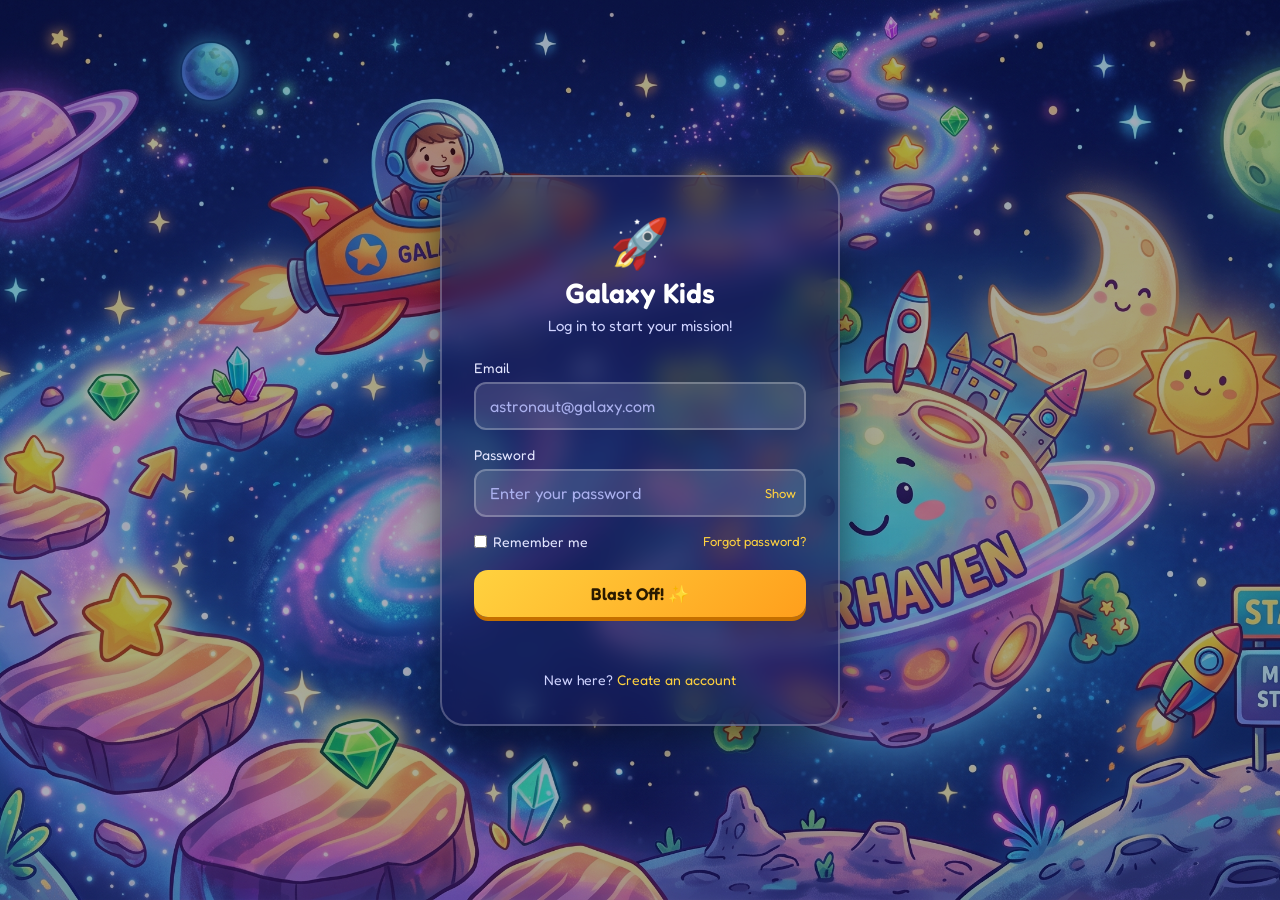
==== index.html @ abd061a5 "Add files via upload" ====
<!DOCTYPE html>
<html lang="en">
<head>
  <meta charset="UTF-8" />
  <meta name="viewport" content="width=device-width, initial-scale=1" />
  <title>Galaxy Kids – Login</title>
  <link href="https://fonts.googleapis.com/css2?family=Fredoka:wght@400;500;600&display=swap" rel="stylesheet" />
  <link rel="stylesheet" href="style.css" />
</head>
<body>
  <main class="card">
    <div class="logo">🚀</div>
    <h1>Galaxy Kids</h1>
    <p class="subtitle">Log in to start your mission!</p>

    <form id="loginForm" novalidate>
      <div class="field">
        <label for="email">Email</label>
        <input type="email" id="email" placeholder="astronaut@galaxy.com" autocomplete="email" required />
      </div>

      <div class="field">
        <label for="password">Password</label>
        <div class="input-wrap">
          <input type="password" id="password" placeholder="Enter your password" autocomplete="current-password" required />
          <button type="button" class="toggle" id="togglePw">Show</button>
        </div>
      </div>

      <div class="row">
        <label><input type="checkbox" id="remember" /> Remember me</label>
        <a href="#">Forgot password?</a>
      </div>

      <button type="submit" class="btn">Blast Off! ✨</button>
      <p class="message" id="message" role="alert"></p>
    </form>

    <p class="footer">New here? <a href="#">Create an account</a></p>
  </main>

  <script>
    const form = document.getElementById("loginForm");
    const emailEl = document.getElementById("email");
    const pwEl = document.getElementById("password");
    const msg = document.getElementById("message");
    const toggle = document.getElementById("togglePw");

    // Show / hide password
    toggle.addEventListener("click", () => {
      const hidden = pwEl.type === "password";
      pwEl.type = hidden ? "text" : "password";
      toggle.textContent = hidden ? "Hide" : "Show";
    });

    function showMessage(text, type) {
      msg.textContent = text;
      msg.className = "message " + type;
    }

    form.addEventListener("submit", (e) => {
      e.preventDefault();
      const email = emailEl.value.trim();
      const password = pwEl.value;

      if (!email || !password) {
        return showMessage("Please fill in both fields.", "error");
      }
      if (!/^[^\s@]+@[^\s@]+\.[^\s@]+$/.test(email)) {
        return showMessage("Please enter a valid email address.", "error");
      }
      if (password.length < 6) {
        return showMessage("Password must be at least 6 characters.", "error");
      }

      // TODO: replace this with a real request to your backend, e.g.
      // fetch("/api/login", { method: "POST", headers: {"Content-Type": "application/json"},
      //   body: JSON.stringify({ email, password }) })
      showMessage("Welcome aboard, astronaut! 🌟", "success");
    });
  </script>
</body>
</html>
---- style.css ----
* { box-sizing: border-box; margin: 0; padding: 0; }

body {
  min-height: 100vh;
  display: flex;
  align-items: center;
  justify-content: center;
  padding: 20px;
  font-family: "Fredoka", "Trebuchet MS", sans-serif;
  background: #0b1040 url("background.jpg") center / cover no-repeat fixed;
}

/* Dark overlay so the form is easy to read */
body::before {
  content: "";
  position: fixed;
  inset: 0;
  background: rgba(8, 10, 50, 0.35);
  z-index: 0;
}

.card {
  position: relative;
  z-index: 1;
  width: 100%;
  max-width: 400px;
  padding: 36px 32px;
  border-radius: 24px;
  background: rgba(20, 22, 80, 0.6);
  backdrop-filter: blur(12px);
  -webkit-backdrop-filter: blur(12px);
  border: 2px solid rgba(255, 255, 255, 0.25);
  box-shadow: 0 10px 40px rgba(0, 0, 0, 0.5);
  color: #fff;
  text-align: center;
}

.logo { font-size: 48px; margin-bottom: 4px; }
h1 { font-size: 28px; font-weight: 600; }
.subtitle { margin: 6px 0 24px; color: #cfd3ff; font-size: 15px; }

.field { text-align: left; margin-bottom: 16px; }
label { display: block; margin-bottom: 6px; font-size: 14px; color: #e4e6ff; }

.input-wrap { position: relative; }

input {
  width: 100%;
  padding: 12px 14px;
  font: inherit;
  color: #fff;
  background: rgba(255, 255, 255, 0.12);
  border: 2px solid rgba(255, 255, 255, 0.25);
  border-radius: 12px;
  outline: none;
  transition: border-color 0.2s, background 0.2s;
}
input::placeholder { color: #aab0ee; }
input:focus { border-color: #ffd23f; background: rgba(255, 255, 255, 0.18); }

.toggle {
  position: absolute;
  right: 10px;
  top: 50%;
  transform: translateY(-50%);
  background: none;
  border: none;
  color: #ffd23f;
  font: inherit;
  font-size: 13px;
  cursor: pointer;
}

.row {
  display: flex;
  justify-content: space-between;
  align-items: center;
  font-size: 13px;
  margin-bottom: 20px;
  color: #cfd3ff;
}
.row label { display: flex; align-items: center; gap: 6px; margin: 0; cursor: pointer; }
.row input { width: auto; accent-color: #ffd23f; }

a { color: #ffd23f; text-decoration: none; }
a:hover { text-decoration: underline; }

.btn {
  width: 100%;
  padding: 13px;
  font: inherit;
  font-size: 17px;
  font-weight: 600;
  color: #2a1a00;
  background: linear-gradient(135deg, #ffd23f, #ff9f1c);
  border: none;
  border-radius: 14px;
  cursor: pointer;
  box-shadow: 0 4px 0 #c46f00;
  transition: transform 0.1s, box-shadow 0.1s;
}
.btn:hover { transform: translateY(-1px); }
.btn:active { transform: translateY(3px); box-shadow: 0 1px 0 #c46f00; }

.message {
  min-height: 22px;
  margin-top: 14px;
  font-size: 14px;
}
.message.error { color: #ff8a8a; }
.message.success { color: #8affb0; }

.footer { margin-top: 18px; font-size: 14px; color: #cfd3ff; }
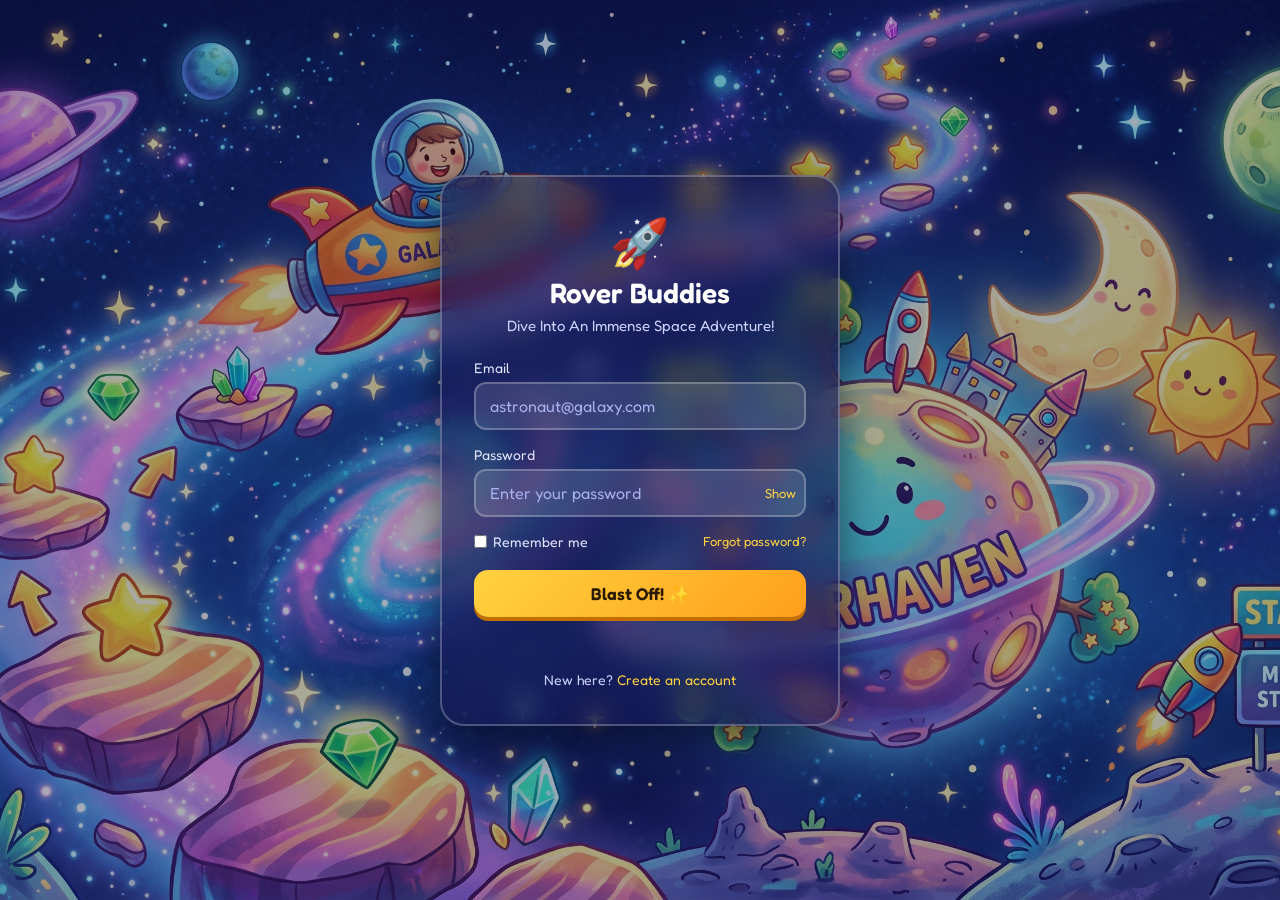
==== commit af19c971: "Change login page from Galaxy Kids to Rover Buddies" ====
--- a/index.html
+++ b/index.html
@@ -3,15 +3,16 @@
 <head>
   <meta charset="UTF-8" />
   <meta name="viewport" content="width=device-width, initial-scale=1" />
-  <title>Galaxy Kids – Login</title>
+  <title>Rover Buddies – Login</title>
   <link href="https://fonts.googleapis.com/css2?family=Fredoka:wght@400;500;600&display=swap" rel="stylesheet" />
+  <link rel="icon" type="image/png" href="favicon.png" />
   <link rel="stylesheet" href="style.css" />
 </head>
 <body>
   <main class="card">
     <div class="logo">🚀</div>
-    <h1>Galaxy Kids</h1>
-    <p class="subtitle">Log in to start your mission!</p>
+    <h1>Rover Buddies</h1>
+    <p class="subtitle">Dive Into An Immense Space Adventure!</p>
 
     <form id="loginForm" novalidate>
       <div class="field">
@@ -80,4 +81,4 @@
     });
   </script>
 </body>
-</html>+</html>
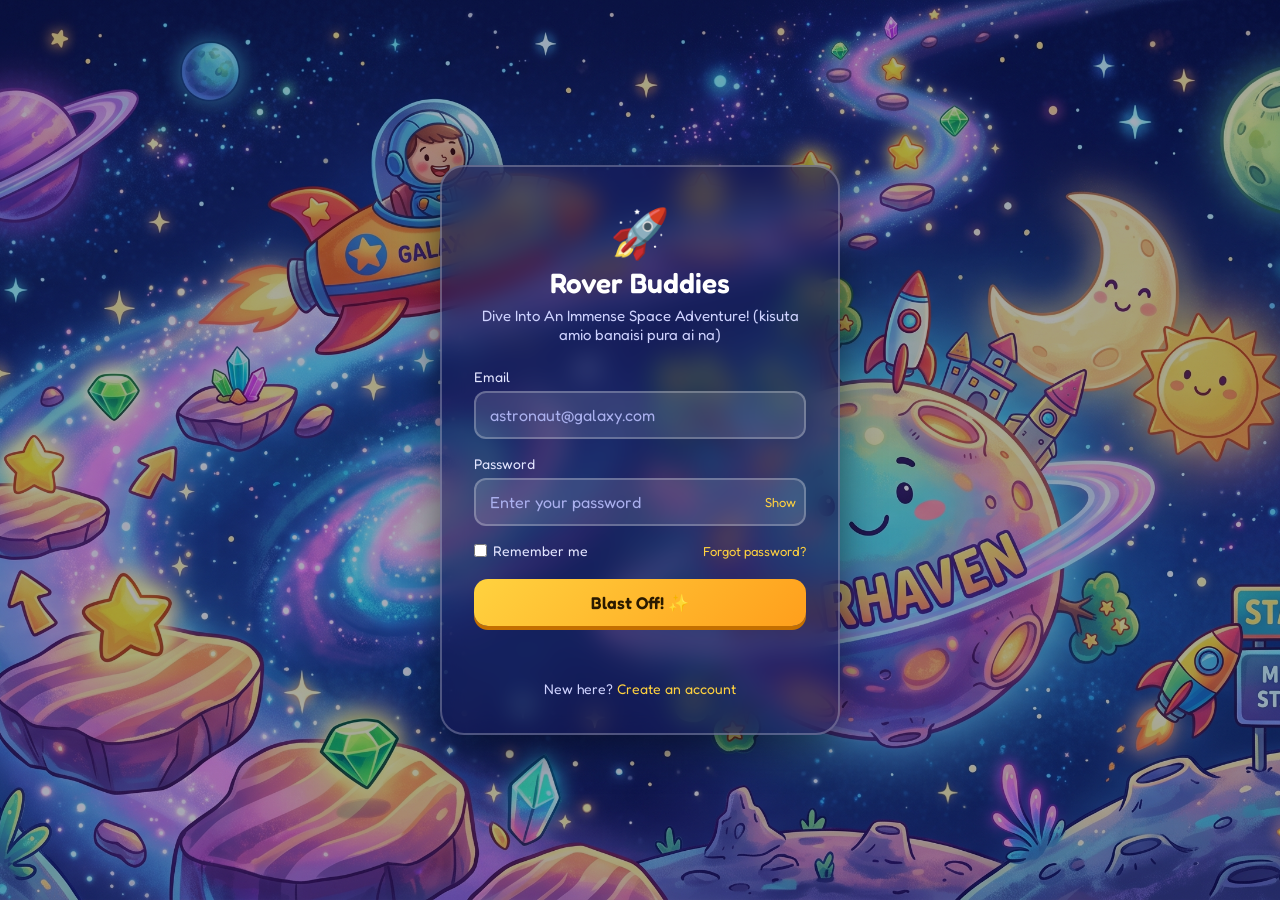
==== commit e991b78b: "Update index.html" ====
--- a/index.html
+++ b/index.html
@@ -5,14 +5,14 @@
   <meta name="viewport" content="width=device-width, initial-scale=1" />
   <title>Rover Buddies – Login</title>
   <link href="https://fonts.googleapis.com/css2?family=Fredoka:wght@400;500;600&display=swap" rel="stylesheet" />
-  <link rel="icon" type="image/png" href="favicon.png" />
+  <link rel="icon" type="image/png" href="favicon.jpg" />
   <link rel="stylesheet" href="style.css" />
 </head>
 <body>
   <main class="card">
     <div class="logo">🚀</div>
     <h1>Rover Buddies</h1>
-    <p class="subtitle">Dive Into An Immense Space Adventure!</p>
+    <p class="subtitle">Dive Into An Immense Space Adventure! (kisuta amio banaisi pura ai na)</p>
 
     <form id="loginForm" novalidate>
       <div class="field">
